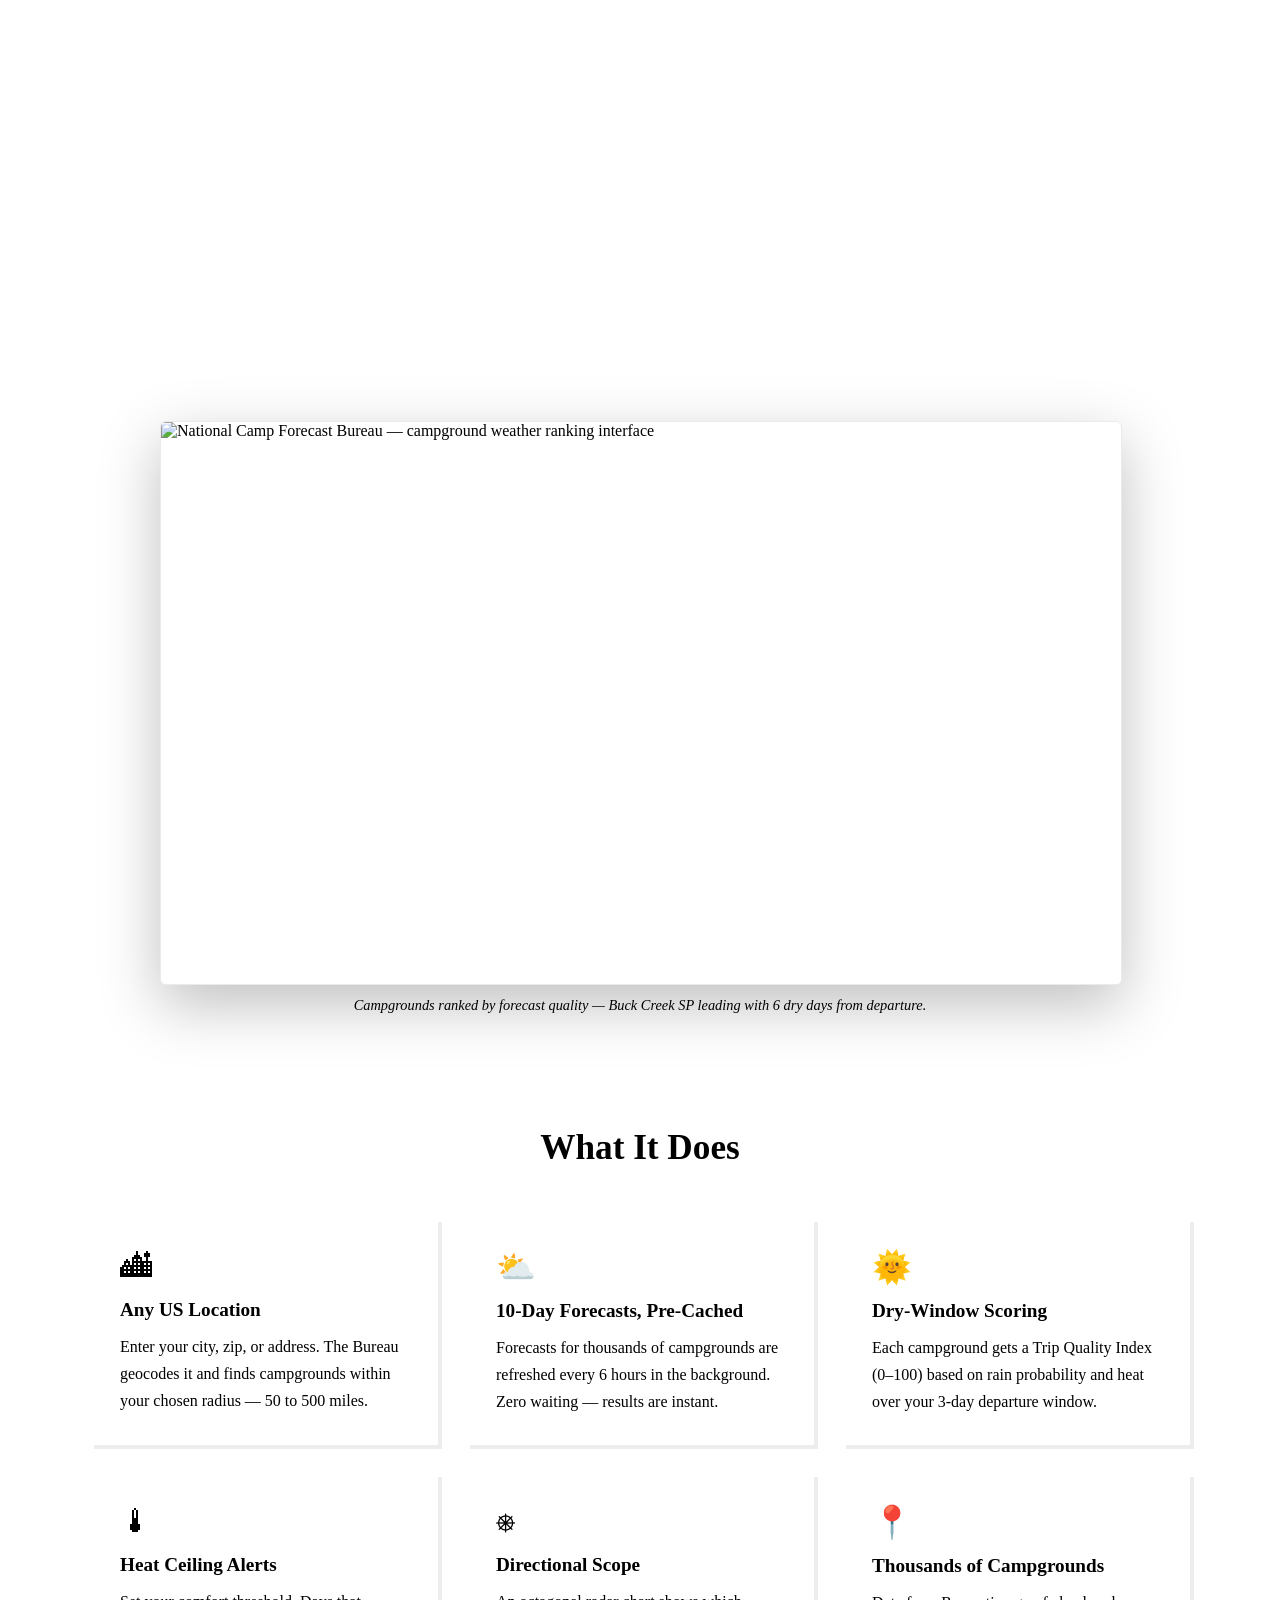
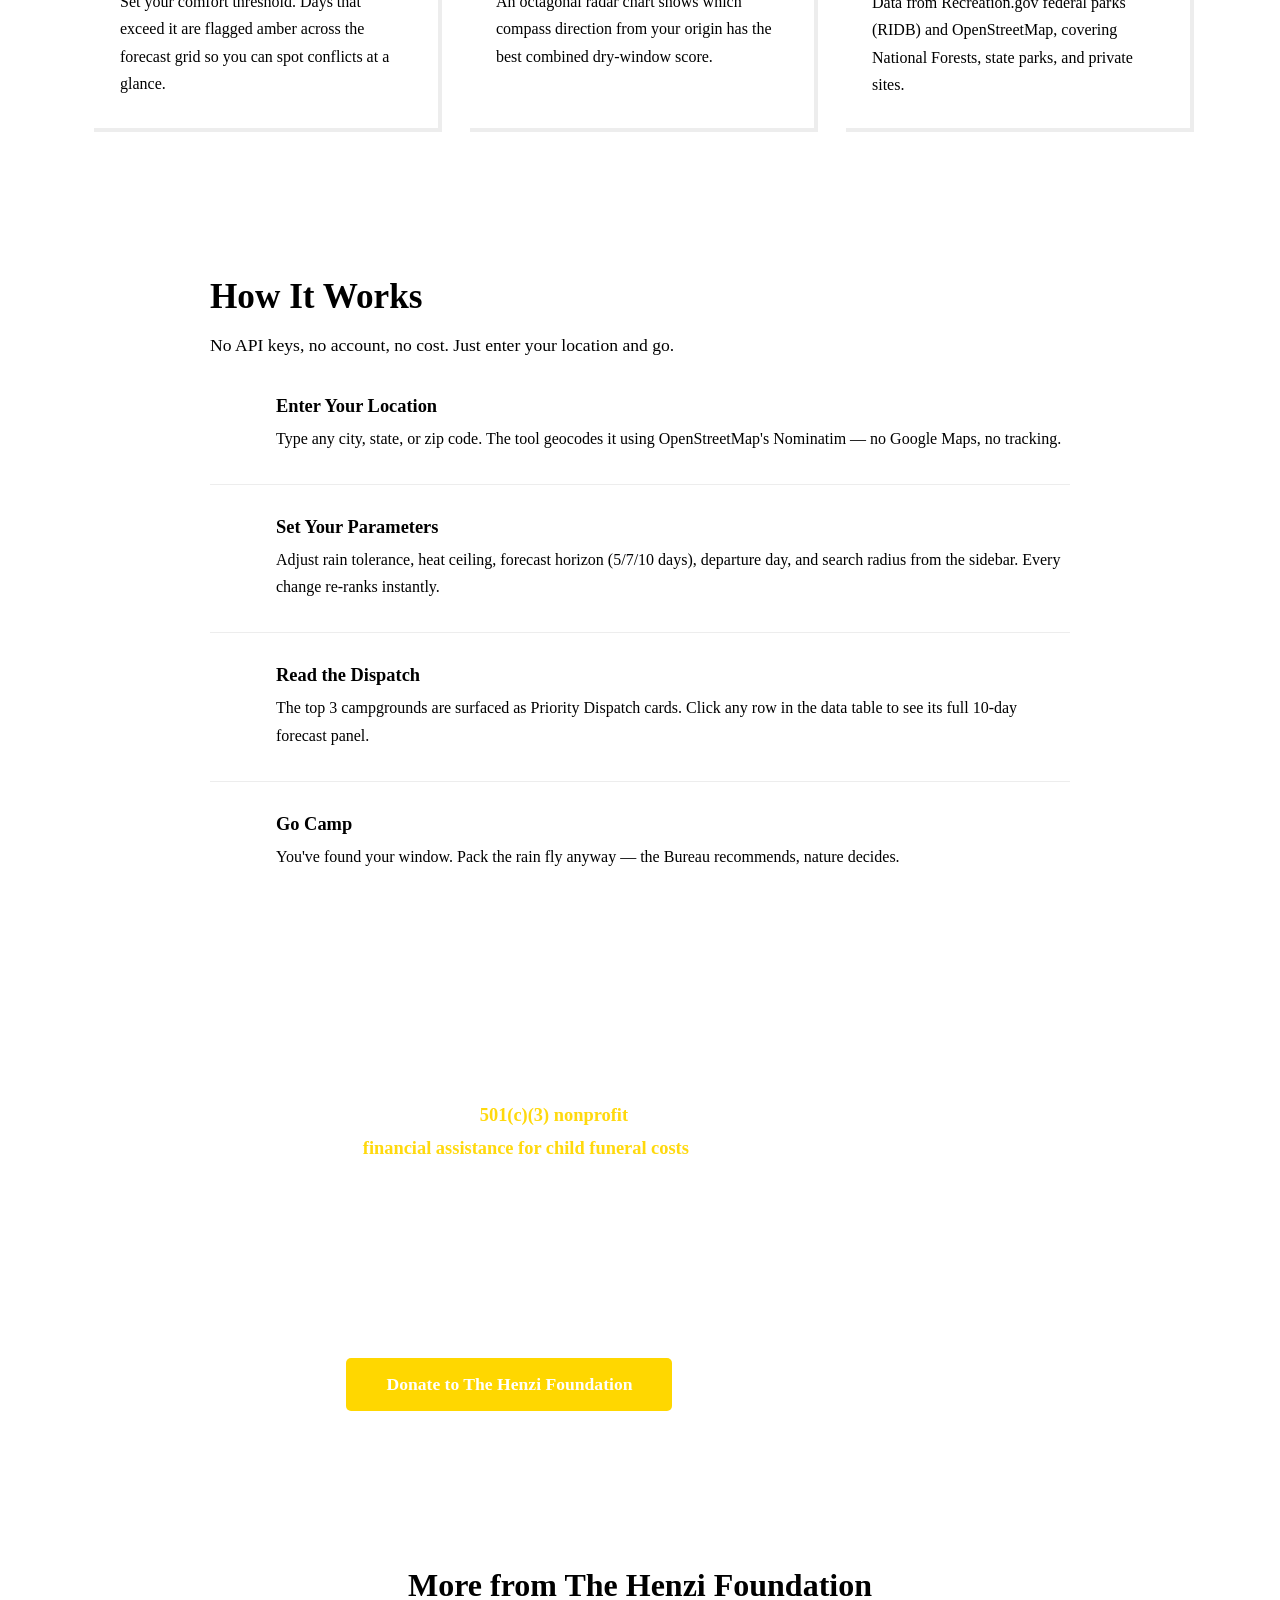
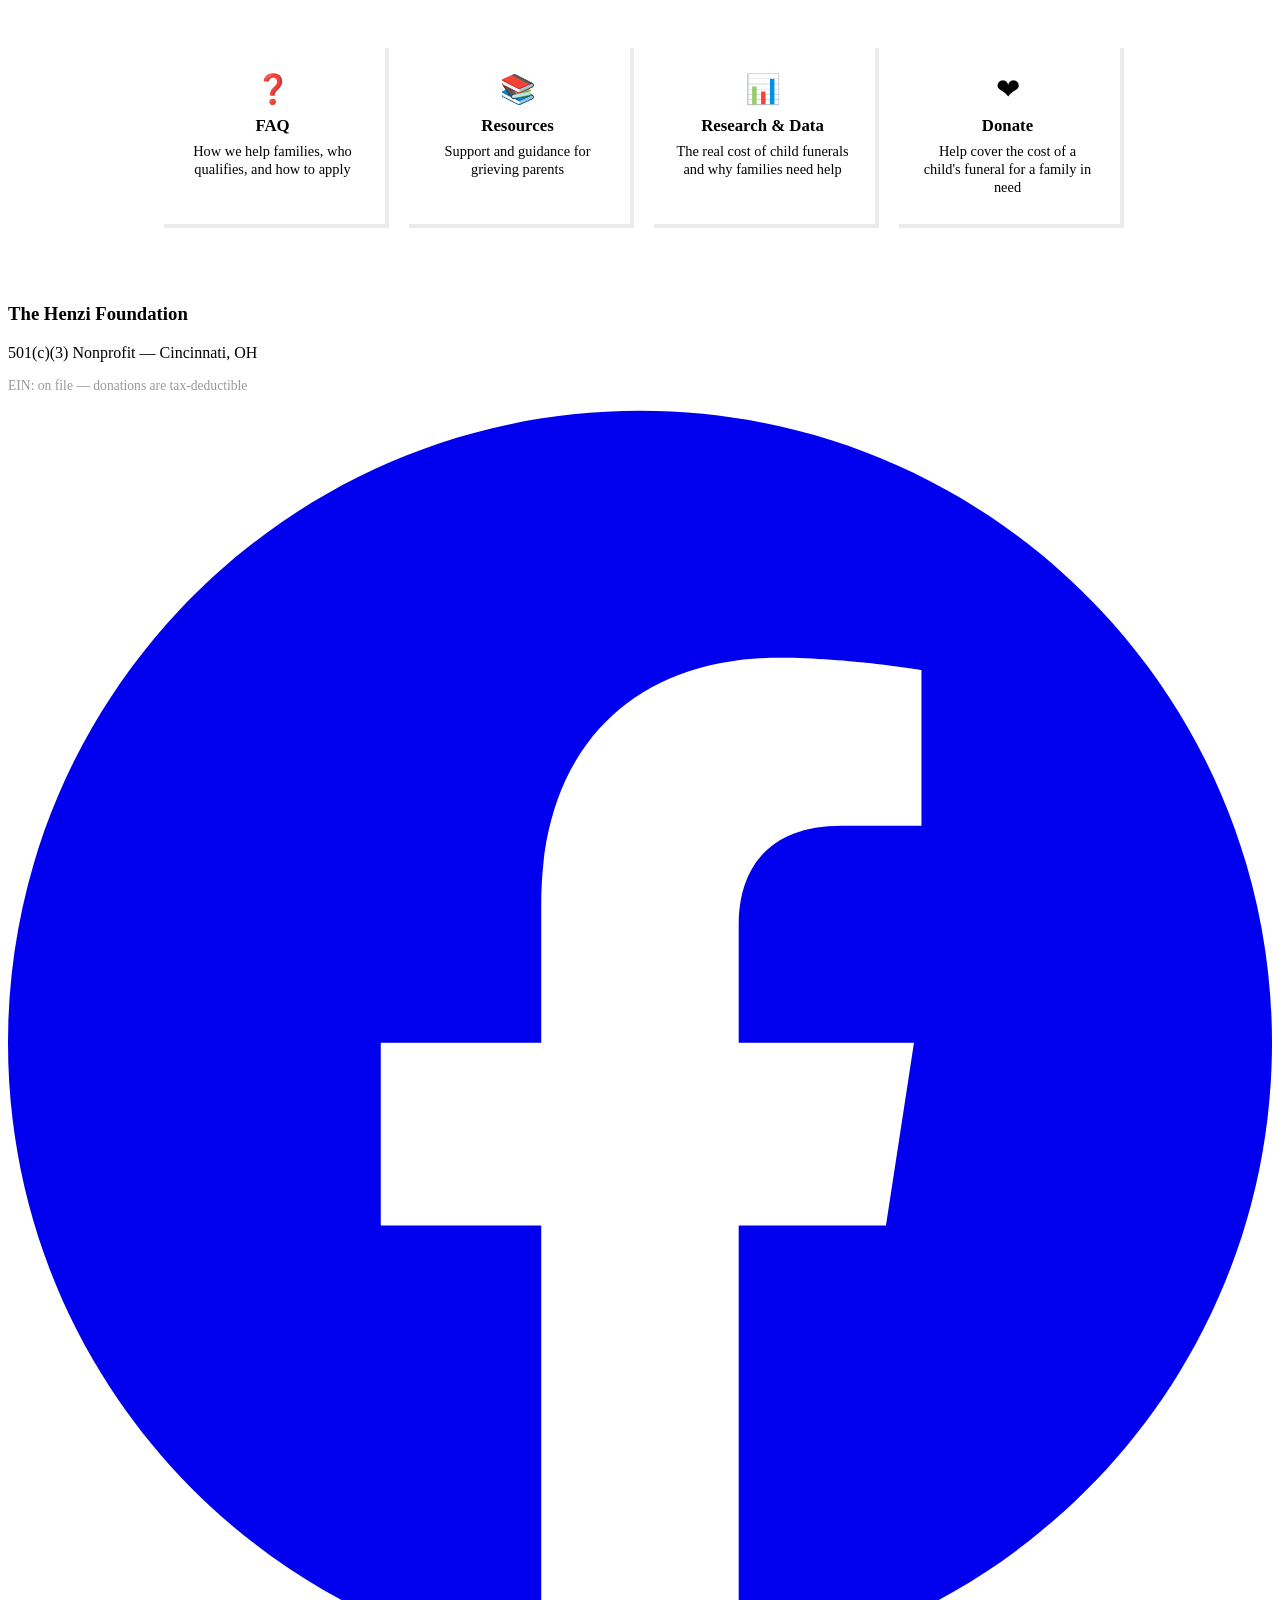
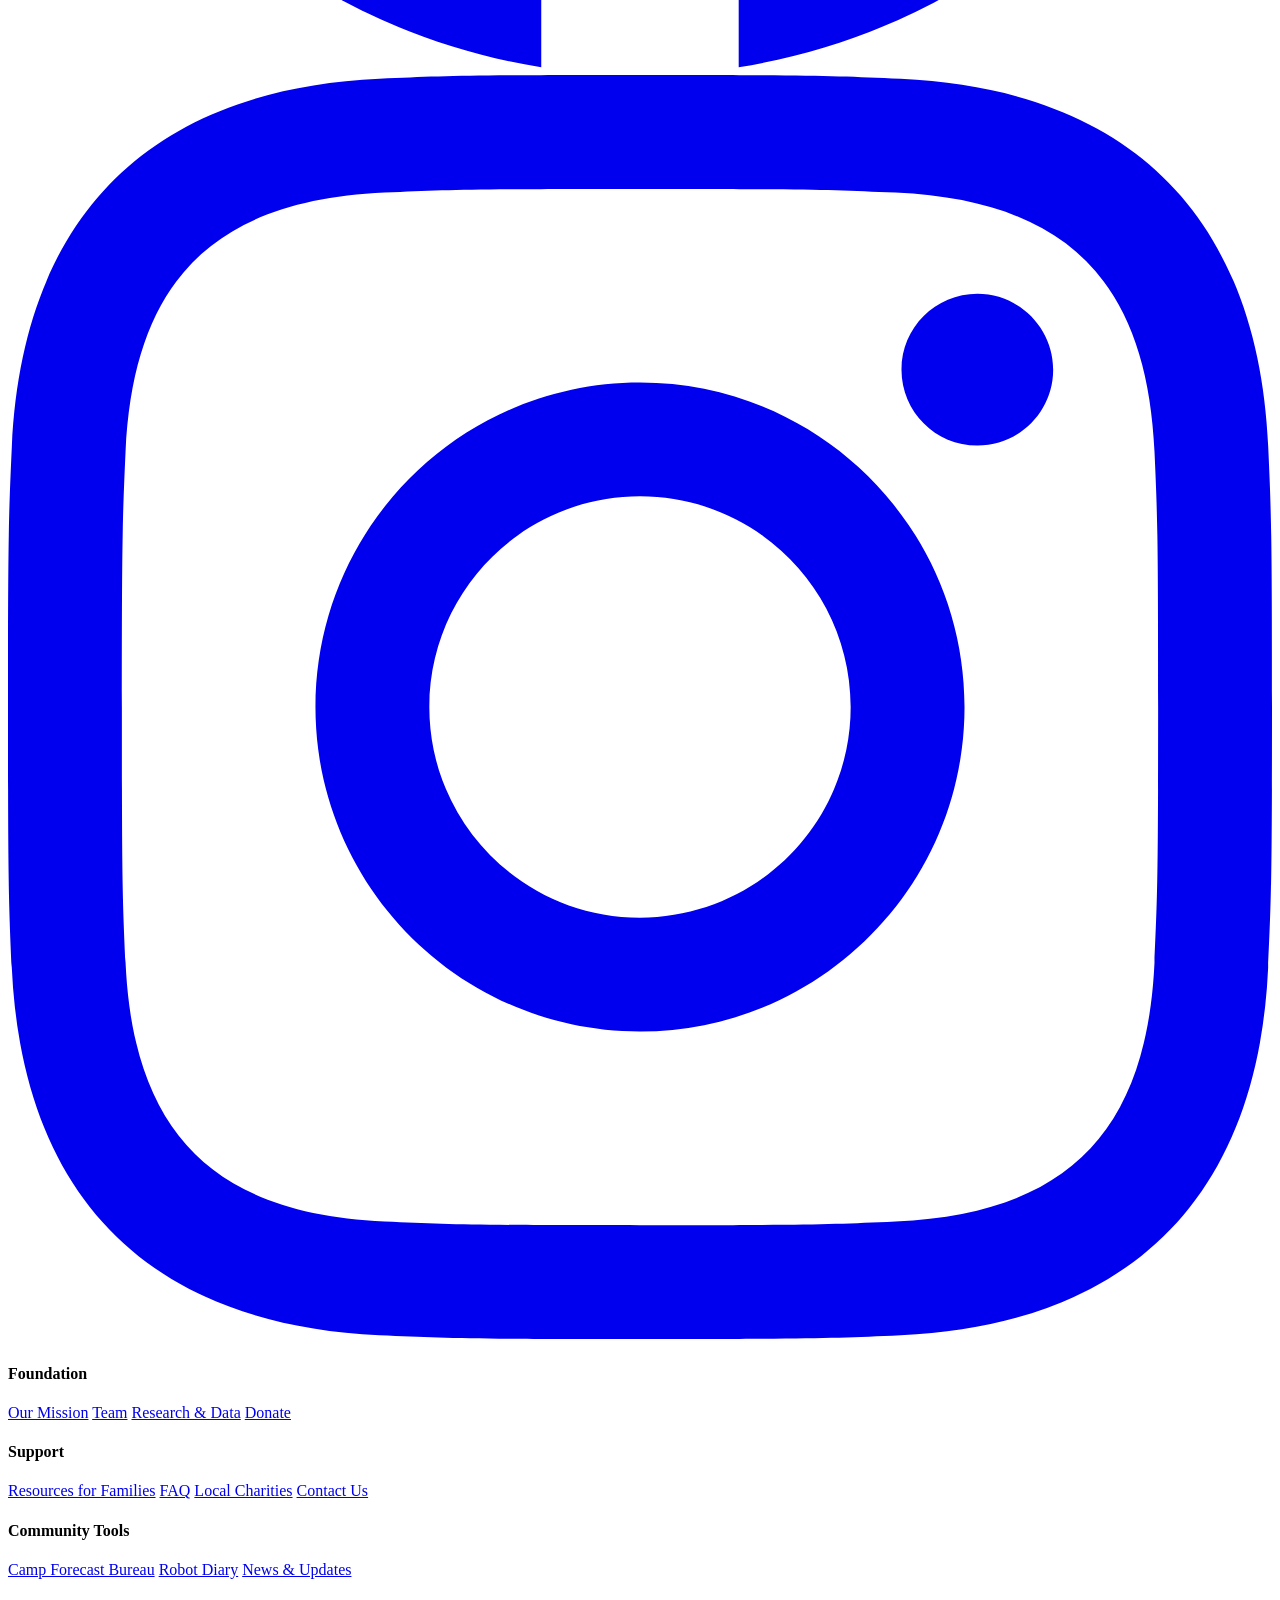
==== deploy/camp-forecast.html @ 52eb590a "continuing" ====
<!DOCTYPE html>
<html lang="en">
<head>
  <meta charset="UTF-8" />
  <meta name="viewport" content="width=device-width, initial-scale=1.0" />
  <title>National Camp Forecast Bureau | Free Camping Weather Tool | The Henzi Foundation</title>
  <meta name="description" content="Find the driest campground near you. The National Camp Forecast Bureau ranks thousands of US campgrounds by 10-day forecast quality — rain risk, heat ceiling, and dry-window scoring. Free community tool from The Henzi Foundation.">
  <link rel="canonical" href="https://henzi.org/camp-forecast.html" />

  <!-- Open Graph -->
  <meta property="og:type" content="website" />
  <meta property="og:url" content="https://henzi.org/camp-forecast.html" />
  <meta property="og:title" content="National Camp Forecast Bureau — Find the Driest Campground Near You" />
  <meta property="og:description" content="Enter your location and see thousands of campgrounds ranked by 10-day forecast quality. Free community tool from The Henzi Foundation." />
  <meta property="og:image" content="https://henzi.org/images/camp-forecast-preview.png" />

  <!-- Twitter -->
  <meta name="twitter:card" content="summary_large_image" />
  <meta name="twitter:title" content="National Camp Forecast Bureau — Find the Driest Campground Near You" />
  <meta name="twitter:description" content="Enter your location and see thousands of campgrounds ranked by 10-day forecast quality. Free community tool from The Henzi Foundation." />
  <meta name="twitter:image" content="https://henzi.org/images/camp-forecast-preview.png" />

  <!-- Structured Data -->
  <script type="application/ld+json">
  {
    "@context": "https://schema.org",
    "@type": "NGO",
    "name": "The Henzi Foundation",
    "url": "https://henzi.org",
    "logo": "https://henzi.org/images/henzi%20logo%20150px.jpg",
    "description": "A 501(c)(3) nonprofit providing financial assistance for funeral costs to families who have lost a child.",
    "address": {
      "@type": "PostalAddress",
      "addressLocality": "Cincinnati",
      "addressRegion": "OH",
      "addressCountry": "US"
    }
  }
  </script>
  <script type="application/ld+json">
  {
    "@context": "https://schema.org",
    "@type": "SoftwareApplication",
    "name": "National Camp Forecast Bureau",
    "url": "https://travel.henzi.org",
    "creator": { "@type": "Organization", "name": "The Henzi Foundation" },
    "description": "Free tool that ranks US campgrounds by 10-day forecast quality — rain risk, heat ceiling, and dry-window scoring.",
    "applicationCategory": "TravelApplication",
    "offers": { "@type": "Offer", "price": "0", "priceCurrency": "USD" }
  }
  </script>

  <!-- Fonts + styles from henzi.org -->
  <link rel="preconnect" href="https://fonts.googleapis.com" />
  <link rel="preconnect" href="https://fonts.gstatic.com" crossorigin />
  <link href="https://fonts.googleapis.com/css2?family=Playfair+Display:wght@700&family=Inter:wght@300;400;700&display=swap" rel="stylesheet" />
  <link rel="stylesheet" href="https://henzi.org/css/styles.css" />

  <style>
    /* page-local overrides */
    .forecast-hero {
      background: linear-gradient(135deg, var(--royal-blue) 0%, #2a5298 50%, var(--hunter-green) 100%);
      color: white;
      padding: 80px 20px 60px;
      text-align: center;
    }
    .forecast-hero h1 {
      font-family: 'Playfair Display', Georgia, serif;
      font-size: 2.8rem;
      color: white;
      margin-bottom: 20px;
      line-height: 1.2;
    }
    .forecast-hero .lead-text {
      font-size: 1.25rem;
      max-width: 700px;
      margin: 0 auto 40px;
      opacity: 0.93;
      line-height: 1.7;
    }
    .forecast-hero .btn-cta {
      background: white;
      color: var(--royal-blue);
      padding: 18px 42px;
      font-size: 1.15rem;
      font-weight: 700;
      border-radius: 5px;
      text-decoration: none;
      display: inline-block;
      transition: transform 0.2s, box-shadow 0.2s;
    }
    .forecast-hero .btn-cta:hover {
      transform: translateY(-3px);
      box-shadow: 0 10px 25px rgba(0,0,0,0.25);
    }
    .forecast-hero .btn-cta-secondary {
      color: white;
      border: 2px solid rgba(255,255,255,0.7);
      padding: 16px 32px;
      font-size: 1rem;
      font-weight: 600;
      border-radius: 5px;
      text-decoration: none;
      display: inline-block;
      margin-left: 16px;
      transition: background 0.2s;
    }
    .forecast-hero .btn-cta-secondary:hover {
      background: rgba(255,255,255,0.12);
    }

    .screenshot-wrap {
      max-width: 960px;
      margin: -30px auto 0;
      padding: 0 20px;
      position: relative;
      z-index: 10;
    }
    .screenshot-wrap img {
      width: 100%;
      height: auto;
      border-radius: 6px;
      box-shadow: 0 20px 60px rgba(0,0,0,0.25);
      border: 1px solid rgba(0,0,0,0.08);
      display: block;
    }
    .screenshot-caption {
      text-align: center;
      color: var(--warm-gray);
      font-size: 0.9rem;
      margin-top: 12px;
      font-style: italic;
    }

    .features-section {
      padding: 70px 20px 50px;
      background: var(--brand-soft);
    }
    .features-section h2 {
      text-align: center;
      color: var(--royal-blue);
      font-size: 2.2rem;
      margin-bottom: 50px;
    }
    .features-grid {
      display: grid;
      grid-template-columns: repeat(auto-fit, minmax(270px, 1fr));
      gap: 28px;
      max-width: 1100px;
      margin: 0 auto;
    }
    .feature-card {
      background: white;
      padding: 30px;
      border-top: 4px solid var(--hunter-green);
      box-shadow: 4px 4px 0 rgba(0,0,0,0.07);
    }
    .feature-card .feature-icon {
      font-size: 2rem;
      margin-bottom: 14px;
      display: block;
    }
    .feature-card h3 {
      color: var(--royal-blue);
      margin: 0 0 12px;
      font-size: 1.2rem;
    }
    .feature-card p {
      color: var(--warm-gray);
      font-size: 1rem;
      line-height: 1.7;
      margin: 0;
    }

    .how-section {
      padding: 70px 20px;
      max-width: 860px;
      margin: 0 auto;
    }
    .how-section h2 {
      color: var(--royal-blue);
      font-size: 2.2rem;
      margin-bottom: 10px;
    }
    .how-section .lead-text {
      font-size: 1.1rem;
      color: var(--warm-gray);
      margin-bottom: 40px;
    }
    .steps {
      counter-reset: steps;
    }
    .step {
      display: flex;
      gap: 22px;
      align-items: flex-start;
      margin-bottom: 32px;
      padding-bottom: 32px;
      border-bottom: 1px solid rgba(0,0,0,0.07);
    }
    .step:last-child { border-bottom: none; margin-bottom: 0; padding-bottom: 0; }
    .step-num {
      flex-shrink: 0;
      width: 44px;
      height: 44px;
      background: var(--royal-blue);
      color: white;
      border-radius: 50%;
      display: flex;
      align-items: center;
      justify-content: center;
      font-weight: 700;
      font-size: 1.1rem;
      margin-top: 2px;
    }
    .step-body h3 { color: var(--royal-blue); margin: 0 0 8px; font-size: 1.15rem; }
    .step-body p { margin: 0; color: var(--text-main); line-height: 1.7; }

    .mission-bridge {
      background: var(--royal-blue);
      color: white;
      padding: 70px 20px;
      text-align: center;
    }
    .mission-bridge h2 {
      color: white;
      font-size: 2.2rem;
      margin-bottom: 20px;
    }
    .mission-bridge p {
      font-size: 1.15rem;
      line-height: 1.8;
      max-width: 760px;
      margin: 0 auto 30px;
      opacity: 0.95;
    }
    .mission-bridge p strong { color: #FFD700; }
    .mission-bridge .btn-donate {
      background: #FFD700;
      color: var(--royal-blue);
      padding: 16px 40px;
      font-size: 1.1rem;
      font-weight: 700;
      border-radius: 5px;
      text-decoration: none;
      display: inline-block;
      transition: transform 0.2s, box-shadow 0.2s;
    }
    .mission-bridge .btn-donate:hover {
      transform: translateY(-3px);
      box-shadow: 0 8px 20px rgba(0,0,0,0.25);
    }
    .mission-bridge .btn-learn {
      color: white;
      border: 2px solid rgba(255,255,255,0.6);
      padding: 14px 30px;
      font-size: 1rem;
      font-weight: 600;
      border-radius: 5px;
      text-decoration: none;
      display: inline-block;
      margin-left: 16px;
      transition: background 0.2s;
    }
    .mission-bridge .btn-learn:hover {
      background: rgba(255,255,255,0.1);
    }

    .links-section {
      padding: 60px 20px;
      background: var(--brand-soft);
    }
    .links-section h2 {
      text-align: center;
      color: var(--royal-blue);
      font-size: 2rem;
      margin-bottom: 40px;
    }
    .links-grid {
      display: grid;
      grid-template-columns: repeat(4, 1fr);
      gap: 20px;
      max-width: 960px;
      margin: 0 auto;
    }
    @media (max-width: 700px) {
      .links-grid { grid-template-columns: repeat(2, 1fr); }
    }
    @media (max-width: 400px) {
      .links-grid { grid-template-columns: 1fr; }
    }
    .link-card {
      background: white;
      padding: 28px 24px;
      border: 2px solid var(--royal-blue);
      box-shadow: 4px 4px 0 rgba(0,0,0,0.08);
      text-align: center;
      text-decoration: none;
      color: var(--royal-blue);
      display: block;
      transition: transform 0.15s, box-shadow 0.15s;
    }
    .link-card:hover {
      transform: translate(-2px, -2px);
      box-shadow: 6px 6px 0 rgba(0,0,0,0.12);
      color: var(--hunter-green);
    }
    .link-card .link-icon { font-size: 1.8rem; display: block; margin-bottom: 10px; }
    .link-card strong { display: block; font-size: 1.05rem; margin-bottom: 6px; }
    .link-card span { font-size: 0.9rem; color: var(--warm-gray); }

    @media (max-width: 768px) {
      .forecast-hero h1 { font-size: 2rem; }
      .forecast-hero .lead-text { font-size: 1.1rem; }
      .forecast-hero .btn-cta-secondary { margin-left: 0; margin-top: 12px; display: block; }
      .mission-bridge .btn-learn { margin-left: 0; margin-top: 12px; display: block; }
      .how-section { padding: 50px 20px; }
    }
  </style>
</head>

<body>

<div id="header-placeholder"></div>

<main class="page-content">

  <!-- HERO -->
  <div class="forecast-hero">
    <h1>National Camp Forecast Bureau</h1>
    <p class="lead-text">
      Find the driest campground near you. Enter your location and our Bureau ranks thousands of
      US campgrounds by 10-day forecast quality — rain risk, heat ceiling, and dry-window scoring.
      Free, for everyone.
    </p>
    <div>
      <a href="https://travel.henzi.org" target="_blank" rel="noopener noreferrer" class="btn-cta">
        Open the Bureau &rarr;
      </a>
      <a href="https://henzi.org/donate.html" class="btn-cta-secondary">
        Support Our Mission
      </a>
    </div>
  </div>

  <!-- SCREENSHOT -->
  <div class="screenshot-wrap">
    <img src="https://henzi.org/images/camp-forecast-preview.png"
         alt="National Camp Forecast Bureau — campground weather ranking interface"
         width="1400" height="820" />
    <p class="screenshot-caption">
      Campgrounds ranked by forecast quality — Buck Creek SP leading with 6 dry days from departure.
    </p>
  </div>

  <!-- FEATURE CARDS -->
  <section class="features-section">
    <h2>What It Does</h2>
    <div class="features-grid">
      <div class="feature-card">
        <span class="feature-icon">&#127961;</span>
        <h3>Any US Location</h3>
        <p>Enter your city, zip, or address. The Bureau geocodes it and finds campgrounds within your chosen radius — 50 to 500 miles.</p>
      </div>
      <div class="feature-card">
        <span class="feature-icon">&#9925;</span>
        <h3>10-Day Forecasts, Pre-Cached</h3>
        <p>Forecasts for thousands of campgrounds are refreshed every 6 hours in the background. Zero waiting — results are instant.</p>
      </div>
      <div class="feature-card">
        <span class="feature-icon">&#127774;</span>
        <h3>Dry-Window Scoring</h3>
        <p>Each campground gets a Trip Quality Index (0–100) based on rain probability and heat over your 3-day departure window.</p>
      </div>
      <div class="feature-card">
        <span class="feature-icon">&#127777;</span>
        <h3>Heat Ceiling Alerts</h3>
        <p>Set your comfort threshold. Days that exceed it are flagged amber across the forecast grid so you can spot conflicts at a glance.</p>
      </div>
      <div class="feature-card">
        <span class="feature-icon">&#9096;</span>
        <h3>Directional Scope</h3>
        <p>An octagonal radar chart shows which compass direction from your origin has the best combined dry-window score.</p>
      </div>
      <div class="feature-card">
        <span class="feature-icon">&#128205;</span>
        <h3>Thousands of Campgrounds</h3>
        <p>Data from Recreation.gov federal parks (RIDB) and OpenStreetMap, covering National Forests, state parks, and private sites.</p>
      </div>
    </div>
  </section>

  <!-- HOW IT WORKS -->
  <section class="how-section">
    <h2>How It Works</h2>
    <p class="lead-text">No API keys, no account, no cost. Just enter your location and go.</p>
    <div class="steps">
      <div class="step">
        <div class="step-num">1</div>
        <div class="step-body">
          <h3>Enter Your Location</h3>
          <p>Type any city, state, or zip code. The tool geocodes it using OpenStreetMap's Nominatim — no Google Maps, no tracking.</p>
        </div>
      </div>
      <div class="step">
        <div class="step-num">2</div>
        <div class="step-body">
          <h3>Set Your Parameters</h3>
          <p>Adjust rain tolerance, heat ceiling, forecast horizon (5/7/10 days), departure day, and search radius from the sidebar. Every change re-ranks instantly.</p>
        </div>
      </div>
      <div class="step">
        <div class="step-num">3</div>
        <div class="step-body">
          <h3>Read the Dispatch</h3>
          <p>The top 3 campgrounds are surfaced as Priority Dispatch cards. Click any row in the data table to see its full 10-day forecast panel.</p>
        </div>
      </div>
      <div class="step">
        <div class="step-num">4</div>
        <div class="step-body">
          <h3>Go Camp</h3>
          <p>You've found your window. Pack the rain fly anyway — the Bureau recommends, nature decides.</p>
        </div>
      </div>
    </div>
  </section>

  <!-- MISSION BRIDGE -->
  <section class="mission-bridge">
    <div style="max-width: 820px; margin: 0 auto;">
      <h2>A Community Service of The Henzi Foundation</h2>
      <p>
        The Henzi Foundation is a <strong>501(c)(3) nonprofit</strong> based in Cincinnati, Ohio.
        Our primary mission is providing <strong>financial assistance for child funeral costs</strong>
        to families in crisis — because no parent should face that burden alone.
      </p>
      <p>
        The National Camp Forecast Bureau is a free community tool we built and maintain because
        we believe in investing in the communities that support us. If it helps your family
        plan a better trip, consider paying it forward. Every dollar we raise goes directly
        toward families who have lost a child.
      </p>
      <div>
        <a href="https://henzi.org/donate.html" class="btn-donate">
          Donate to The Henzi Foundation
        </a>
        <a href="https://henzi.org/mission.html" class="btn-learn">
          Learn About Our Mission
        </a>
      </div>
    </div>
  </section>

  <!-- HELPFUL LINKS -->
  <section class="links-section">
    <h2>More from The Henzi Foundation</h2>
    <div class="links-grid">
      <a href="https://henzi.org/faq.html" class="link-card">
        <span class="link-icon">&#10067;</span>
        <strong>FAQ</strong>
        <span>How we help families, who qualifies, and how to apply</span>
      </a>
      <a href="https://henzi.org/resources.html" class="link-card">
        <span class="link-icon">&#128218;</span>
        <strong>Resources</strong>
        <span>Support and guidance for grieving parents</span>
      </a>
      <a href="https://henzi.org/research.html" class="link-card">
        <span class="link-icon">&#128202;</span>
        <strong>Research &amp; Data</strong>
        <span>The real cost of child funerals and why families need help</span>
      </a>
      <a href="https://henzi.org/donate.html" class="link-card">
        <span class="link-icon">&#10084;</span>
        <strong>Donate</strong>
        <span>Help cover the cost of a child's funeral for a family in need</span>
      </a>
    </div>
  </section>

</main>

<!-- FOOTER (matches henzi.org) -->
<footer>
  <div class="container">
    <div class="footer-content">
      <div class="footer-logo">
        <h3>The Henzi Foundation</h3>
        <p>501(c)(3) Nonprofit &mdash; Cincinnati, OH</p>
        <p style="font-size: 0.85rem; color: #999;">EIN: on file &mdash; donations are tax-deductible</p>
        <div class="social-links">
          <a href="https://www.facebook.com/HenziFoundation" aria-label="Facebook" target="_blank" rel="noopener noreferrer">
            <svg viewBox="0 0 24 24" fill="currentColor"><path d="M24 12.073c0-6.627-5.373-12-12-12s-12 5.373-12 12c0 5.99 4.388 10.954 10.125 11.854v-8.385H7.078v-3.47h3.047V9.43c0-3.007 1.792-4.669 4.533-4.669 1.312 0 2.686.235 2.686.235v2.953H15.83c-1.491 0-1.956.925-1.956 1.874v2.25h3.328l-.532 3.47h-2.796v8.385C19.612 23.027 24 18.062 24 12.073z"/></svg>
          </a>
          <a href="https://www.instagram.com/henzifoundation/" aria-label="Instagram" target="_blank" rel="noopener noreferrer">
            <svg viewBox="0 0 24 24" fill="currentColor"><path d="M12 2.163c3.204 0 3.584.012 4.85.07 3.252.148 4.771 1.691 4.919 4.919.058 1.265.069 1.645.069 4.849 0 3.205-.012 3.584-.069 4.849-.149 3.225-1.664 4.771-4.919 4.919-1.266.058-1.644.07-4.85.07-3.204 0-3.584-.012-4.849-.07-3.26-.149-4.771-1.699-4.919-4.92-.058-1.265-.07-1.644-.07-4.849 0-3.204.013-3.583.07-4.849.149-3.227 1.664-4.771 4.919-4.919 1.266-.057 1.645-.069 4.849-.069zm0-2.163c-3.259 0-3.667.014-4.947.072-4.358.2-6.78 2.618-6.98 6.98-.059 1.281-.073 1.689-.073 4.948 0 3.259.014 3.668.072 4.948.2 4.358 2.618 6.78 6.98 6.98 1.281.058 1.689.072 4.948.072 3.259 0 3.668-.014 4.948-.072 4.354-.2 6.782-2.618 6.979-6.98.059-1.28.073-1.689.073-4.948 0-3.259-.014-3.667-.072-4.947-.196-4.354-2.617-6.78-6.979-6.98-1.281-.059-1.69-.073-4.949-.073zm0 5.838c-3.403 0-6.162 2.759-6.162 6.162s2.759 6.163 6.162 6.163 6.162-2.759 6.162-6.163c0-3.403-2.759-6.162-6.162-6.162zm0 10.162c-2.209 0-4-1.79-4-4 0-2.209 1.791-4 4-4s4 1.791 4 4c0 2.21-1.791 4-4 4zm6.406-11.845c-.796 0-1.441.645-1.441 1.44s.645 1.44 1.441 1.44c.795 0 1.439-.645 1.439-1.44s-.644-1.44-1.439-1.44z"/></svg>
          </a>
        </div>
      </div>
      <div class="footer-links">
        <div class="footer-column">
          <h4>Foundation</h4>
          <a href="https://henzi.org/mission.html">Our Mission</a>
          <a href="https://henzi.org/foundation.html">Team</a>
          <a href="https://henzi.org/research.html">Research &amp; Data</a>
          <a href="https://henzi.org/donate.html">Donate</a>
        </div>
        <div class="footer-column">
          <h4>Support</h4>
          <a href="https://henzi.org/resources.html">Resources for Families</a>
          <a href="https://henzi.org/faq.html">FAQ</a>
          <a href="https://henzi.org/charities.html">Local Charities</a>
          <a href="https://henzi.org/contact-us.html">Contact Us</a>
        </div>
        <div class="footer-column">
          <h4>Community Tools</h4>
          <a href="https://travel.henzi.org" target="_blank" rel="noopener noreferrer">Camp Forecast Bureau</a>
          <a href="https://robot.henzi.org" target="_blank" rel="noopener noreferrer">Robot Diary</a>
          <a href="https://henzi.org/news.html">News &amp; Updates</a>
        </div>
      </div>
    </div>
    <p style="color: #888; font-size: 0.85rem; margin-top: 20px;">
      &copy; 2024 The Henzi Foundation. All rights reserved.
      The National Camp Forecast Bureau is a free community service. Weather data via
      <a href="https://open-meteo.com" style="color: #aaa;" target="_blank" rel="noopener noreferrer">Open-Meteo</a>.
      Campground data via <a href="https://ridb.recreation.gov" style="color: #aaa;" target="_blank" rel="noopener noreferrer">Recreation.gov</a>
      and <a href="https://www.openstreetmap.org" style="color: #aaa;" target="_blank" rel="noopener noreferrer">OpenStreetMap</a>.
    </p>
  </div>
</footer>

<script>
  // Nav mobile toggle (matches henzi.org pattern)
  const menuToggle = document.querySelector('.menu-toggle');
  const navMenu = document.getElementById('nav-menu');
  if (menuToggle && navMenu) {
    menuToggle.addEventListener('click', () => navMenu.classList.toggle('active'));
  }
  // Dropdown hover on desktop is CSS-driven; this handles keyboard/click for accessibility
  document.querySelectorAll('.nav-dropdown').forEach(dropdown => {
    dropdown.addEventListener('click', e => {
      if (e.target.closest('.dropdown-toggle')) dropdown.classList.toggle('active');
    });
  });
  document.addEventListener('click', e => {
    if (!e.target.closest('.nav-dropdown')) {
      document.querySelectorAll('.nav-dropdown').forEach(d => d.classList.remove('active'));
    }
  });
</script>

</body>
</html>
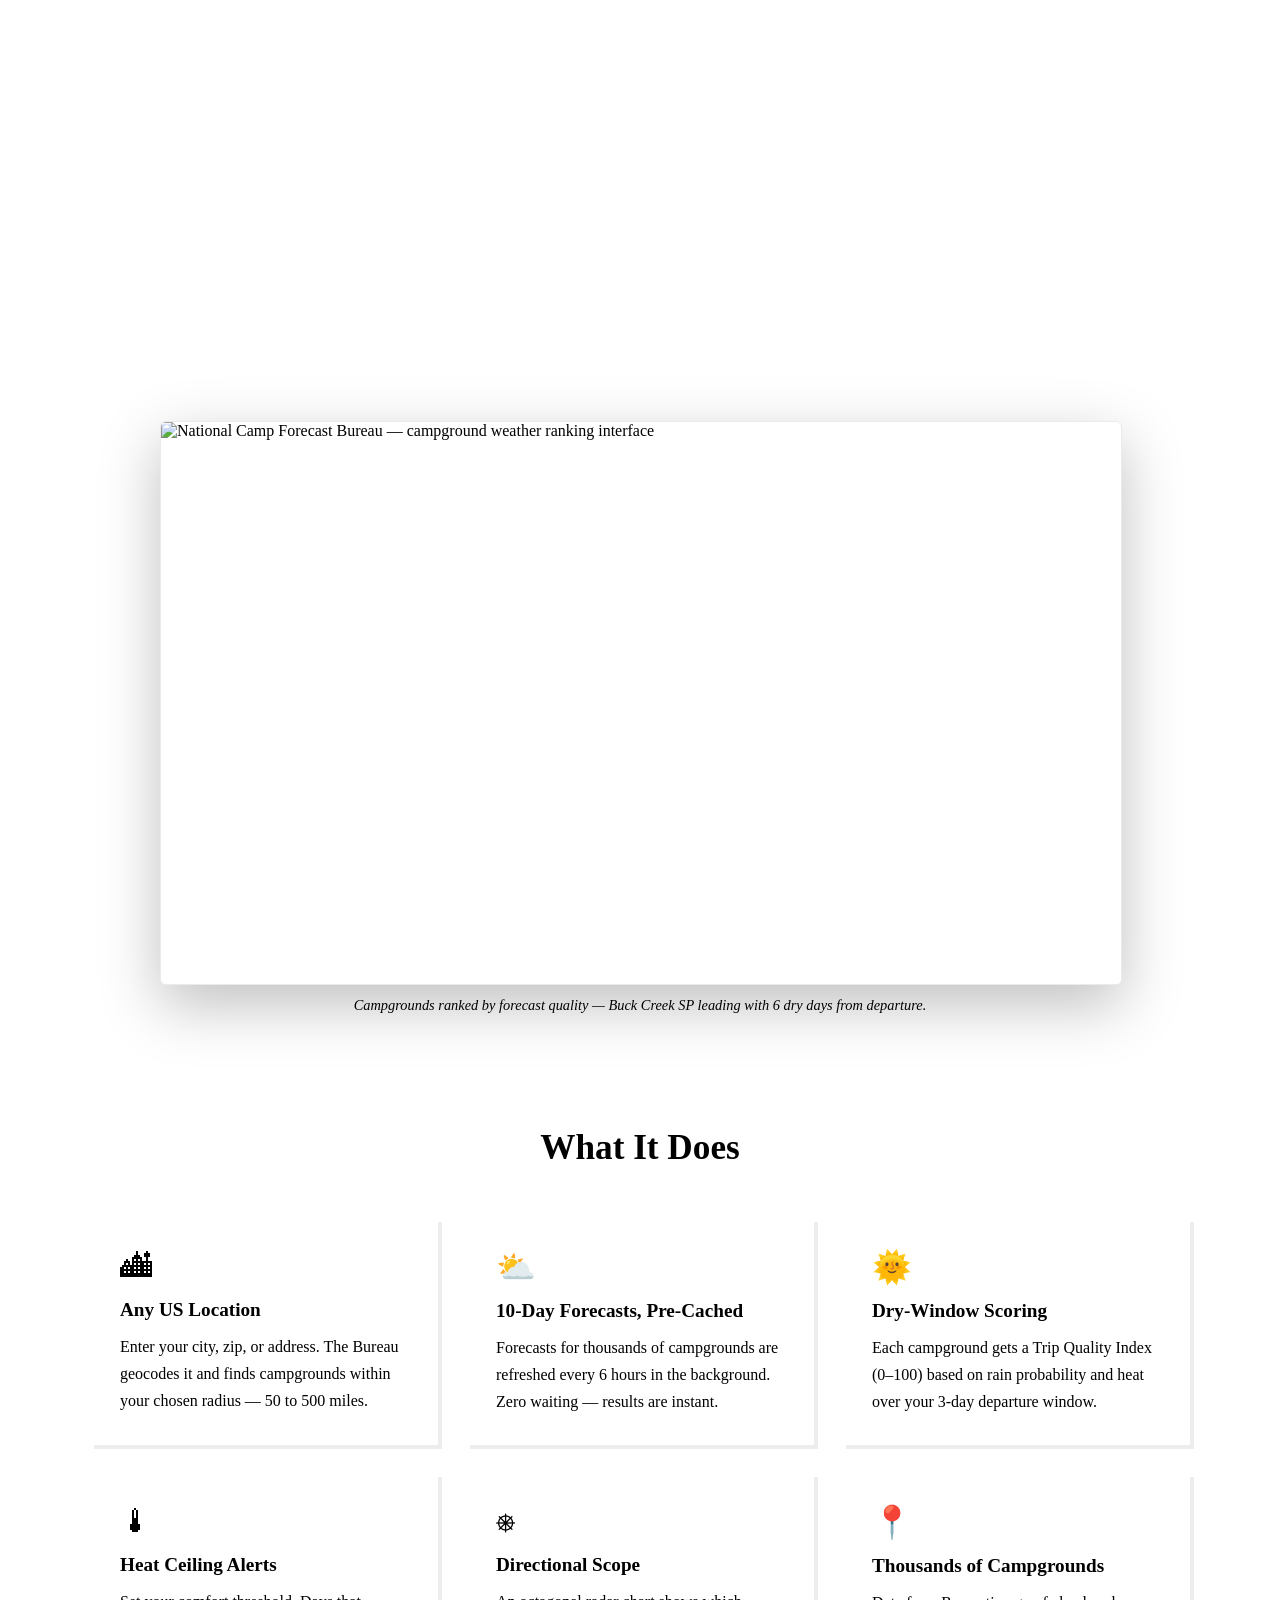
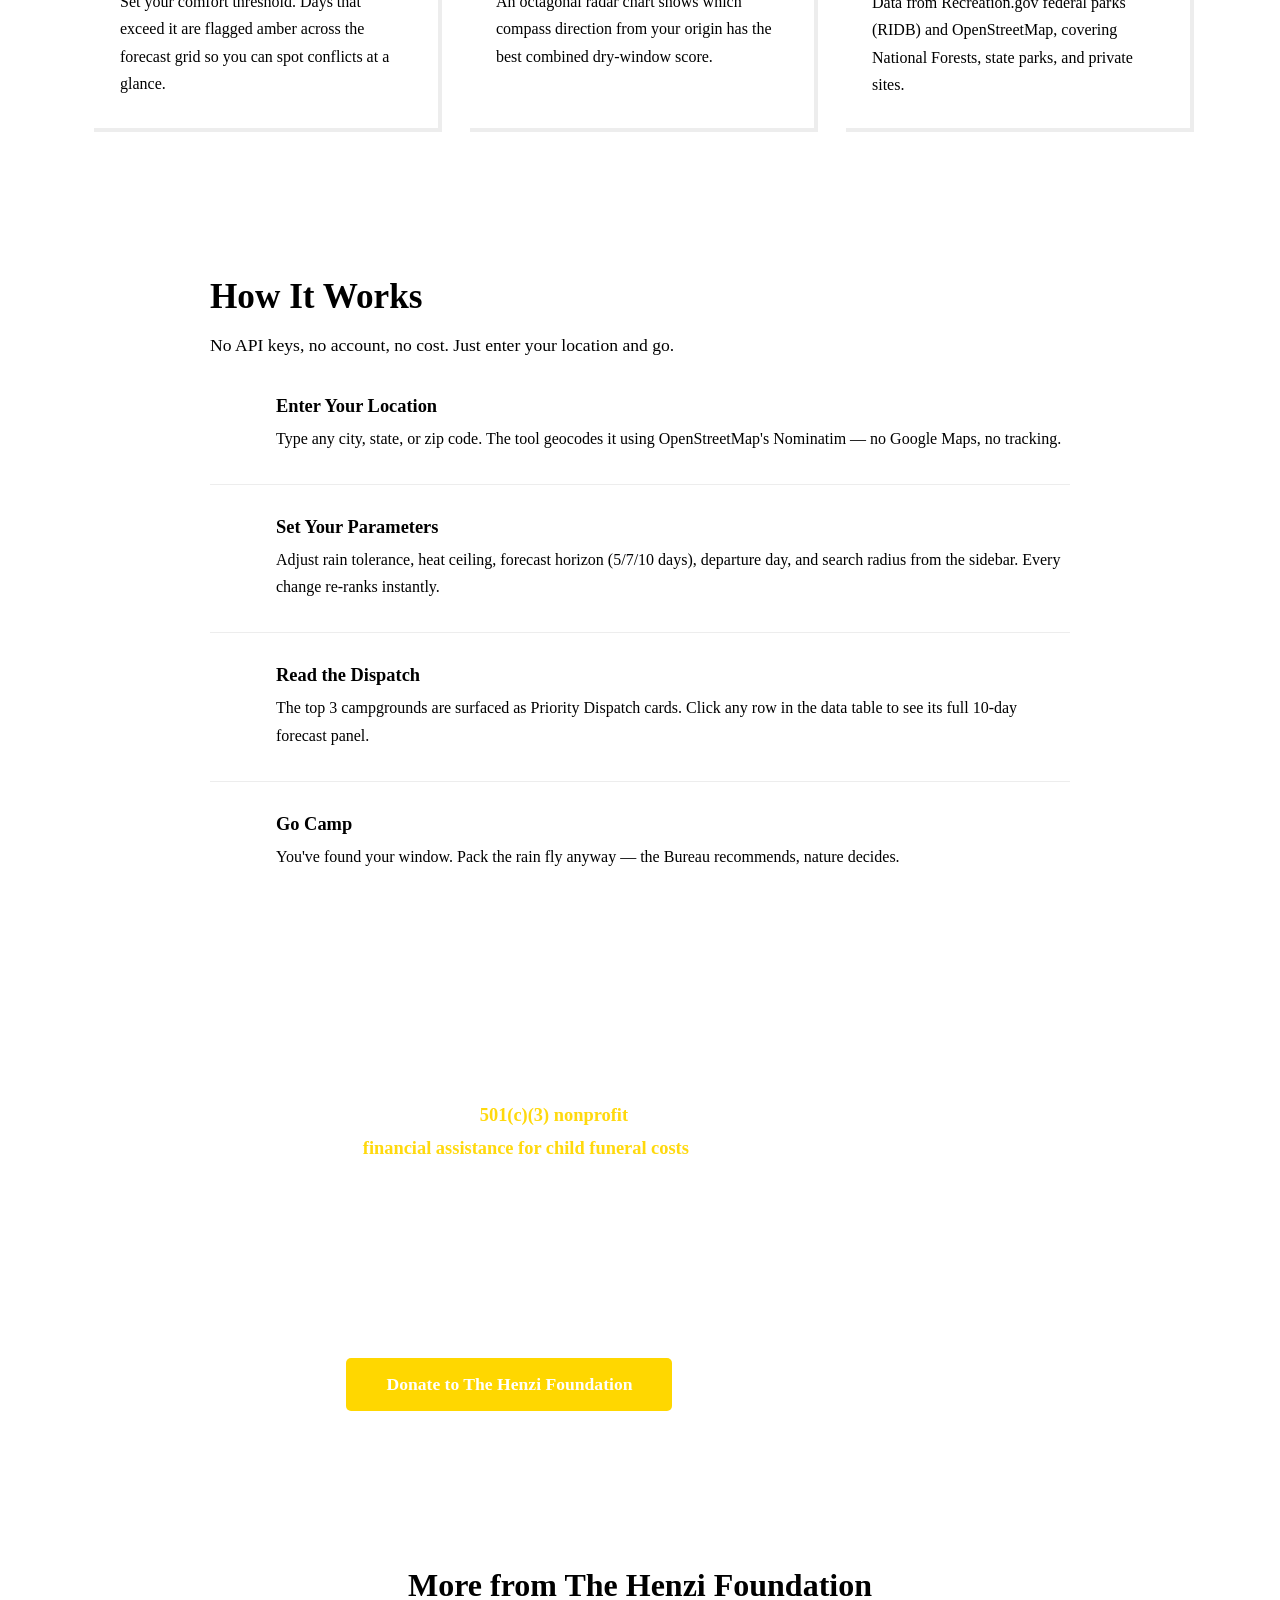
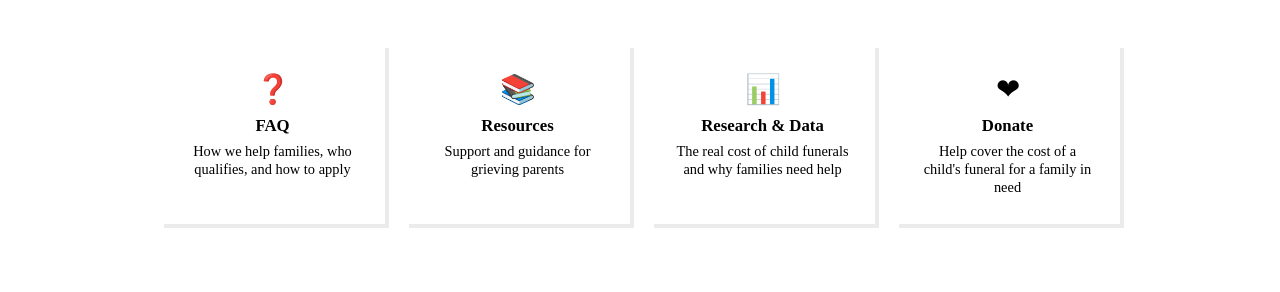
==== commit 63297a2b: "continuing" ====
--- a/deploy/camp-forecast.html
+++ b/deploy/camp-forecast.html
@@ -481,75 +481,7 @@
 
 </main>
 
-<!-- FOOTER (matches henzi.org) -->
-<footer>
-  <div class="container">
-    <div class="footer-content">
-      <div class="footer-logo">
-        <h3>The Henzi Foundation</h3>
-        <p>501(c)(3) Nonprofit &mdash; Cincinnati, OH</p>
-        <p style="font-size: 0.85rem; color: #999;">EIN: on file &mdash; donations are tax-deductible</p>
-        <div class="social-links">
-          <a href="https://www.facebook.com/HenziFoundation" aria-label="Facebook" target="_blank" rel="noopener noreferrer">
-            <svg viewBox="0 0 24 24" fill="currentColor"><path d="M24 12.073c0-6.627-5.373-12-12-12s-12 5.373-12 12c0 5.99 4.388 10.954 10.125 11.854v-8.385H7.078v-3.47h3.047V9.43c0-3.007 1.792-4.669 4.533-4.669 1.312 0 2.686.235 2.686.235v2.953H15.83c-1.491 0-1.956.925-1.956 1.874v2.25h3.328l-.532 3.47h-2.796v8.385C19.612 23.027 24 18.062 24 12.073z"/></svg>
-          </a>
-          <a href="https://www.instagram.com/henzifoundation/" aria-label="Instagram" target="_blank" rel="noopener noreferrer">
-            <svg viewBox="0 0 24 24" fill="currentColor"><path d="M12 2.163c3.204 0 3.584.012 4.85.07 3.252.148 4.771 1.691 4.919 4.919.058 1.265.069 1.645.069 4.849 0 3.205-.012 3.584-.069 4.849-.149 3.225-1.664 4.771-4.919 4.919-1.266.058-1.644.07-4.85.07-3.204 0-3.584-.012-4.849-.07-3.26-.149-4.771-1.699-4.919-4.92-.058-1.265-.07-1.644-.07-4.849 0-3.204.013-3.583.07-4.849.149-3.227 1.664-4.771 4.919-4.919 1.266-.057 1.645-.069 4.849-.069zm0-2.163c-3.259 0-3.667.014-4.947.072-4.358.2-6.78 2.618-6.98 6.98-.059 1.281-.073 1.689-.073 4.948 0 3.259.014 3.668.072 4.948.2 4.358 2.618 6.78 6.98 6.98 1.281.058 1.689.072 4.948.072 3.259 0 3.668-.014 4.948-.072 4.354-.2 6.782-2.618 6.979-6.98.059-1.28.073-1.689.073-4.948 0-3.259-.014-3.667-.072-4.947-.196-4.354-2.617-6.78-6.979-6.98-1.281-.059-1.69-.073-4.949-.073zm0 5.838c-3.403 0-6.162 2.759-6.162 6.162s2.759 6.163 6.162 6.163 6.162-2.759 6.162-6.163c0-3.403-2.759-6.162-6.162-6.162zm0 10.162c-2.209 0-4-1.79-4-4 0-2.209 1.791-4 4-4s4 1.791 4 4c0 2.21-1.791 4-4 4zm6.406-11.845c-.796 0-1.441.645-1.441 1.44s.645 1.44 1.441 1.44c.795 0 1.439-.645 1.439-1.44s-.644-1.44-1.439-1.44z"/></svg>
-          </a>
-        </div>
-      </div>
-      <div class="footer-links">
-        <div class="footer-column">
-          <h4>Foundation</h4>
-          <a href="https://henzi.org/mission.html">Our Mission</a>
-          <a href="https://henzi.org/foundation.html">Team</a>
-          <a href="https://henzi.org/research.html">Research &amp; Data</a>
-          <a href="https://henzi.org/donate.html">Donate</a>
-        </div>
-        <div class="footer-column">
-          <h4>Support</h4>
-          <a href="https://henzi.org/resources.html">Resources for Families</a>
-          <a href="https://henzi.org/faq.html">FAQ</a>
-          <a href="https://henzi.org/charities.html">Local Charities</a>
-          <a href="https://henzi.org/contact-us.html">Contact Us</a>
-        </div>
-        <div class="footer-column">
-          <h4>Community Tools</h4>
-          <a href="https://travel.henzi.org" target="_blank" rel="noopener noreferrer">Camp Forecast Bureau</a>
-          <a href="https://robot.henzi.org" target="_blank" rel="noopener noreferrer">Robot Diary</a>
-          <a href="https://henzi.org/news.html">News &amp; Updates</a>
-        </div>
-      </div>
-    </div>
-    <p style="color: #888; font-size: 0.85rem; margin-top: 20px;">
-      &copy; 2024 The Henzi Foundation. All rights reserved.
-      The National Camp Forecast Bureau is a free community service. Weather data via
-      <a href="https://open-meteo.com" style="color: #aaa;" target="_blank" rel="noopener noreferrer">Open-Meteo</a>.
-      Campground data via <a href="https://ridb.recreation.gov" style="color: #aaa;" target="_blank" rel="noopener noreferrer">Recreation.gov</a>
-      and <a href="https://www.openstreetmap.org" style="color: #aaa;" target="_blank" rel="noopener noreferrer">OpenStreetMap</a>.
-    </p>
-  </div>
-</footer>
-
-<script>
-  // Nav mobile toggle (matches henzi.org pattern)
-  const menuToggle = document.querySelector('.menu-toggle');
-  const navMenu = document.getElementById('nav-menu');
-  if (menuToggle && navMenu) {
-    menuToggle.addEventListener('click', () => navMenu.classList.toggle('active'));
-  }
-  // Dropdown hover on desktop is CSS-driven; this handles keyboard/click for accessibility
-  document.querySelectorAll('.nav-dropdown').forEach(dropdown => {
-    dropdown.addEventListener('click', e => {
-      if (e.target.closest('.dropdown-toggle')) dropdown.classList.toggle('active');
-    });
-  });
-  document.addEventListener('click', e => {
-    if (!e.target.closest('.nav-dropdown')) {
-      document.querySelectorAll('.nav-dropdown').forEach(d => d.classList.remove('active'));
-    }
-  });
-</script>
+<div id="footer-placeholder"></div>
 
 </body>
 </html>
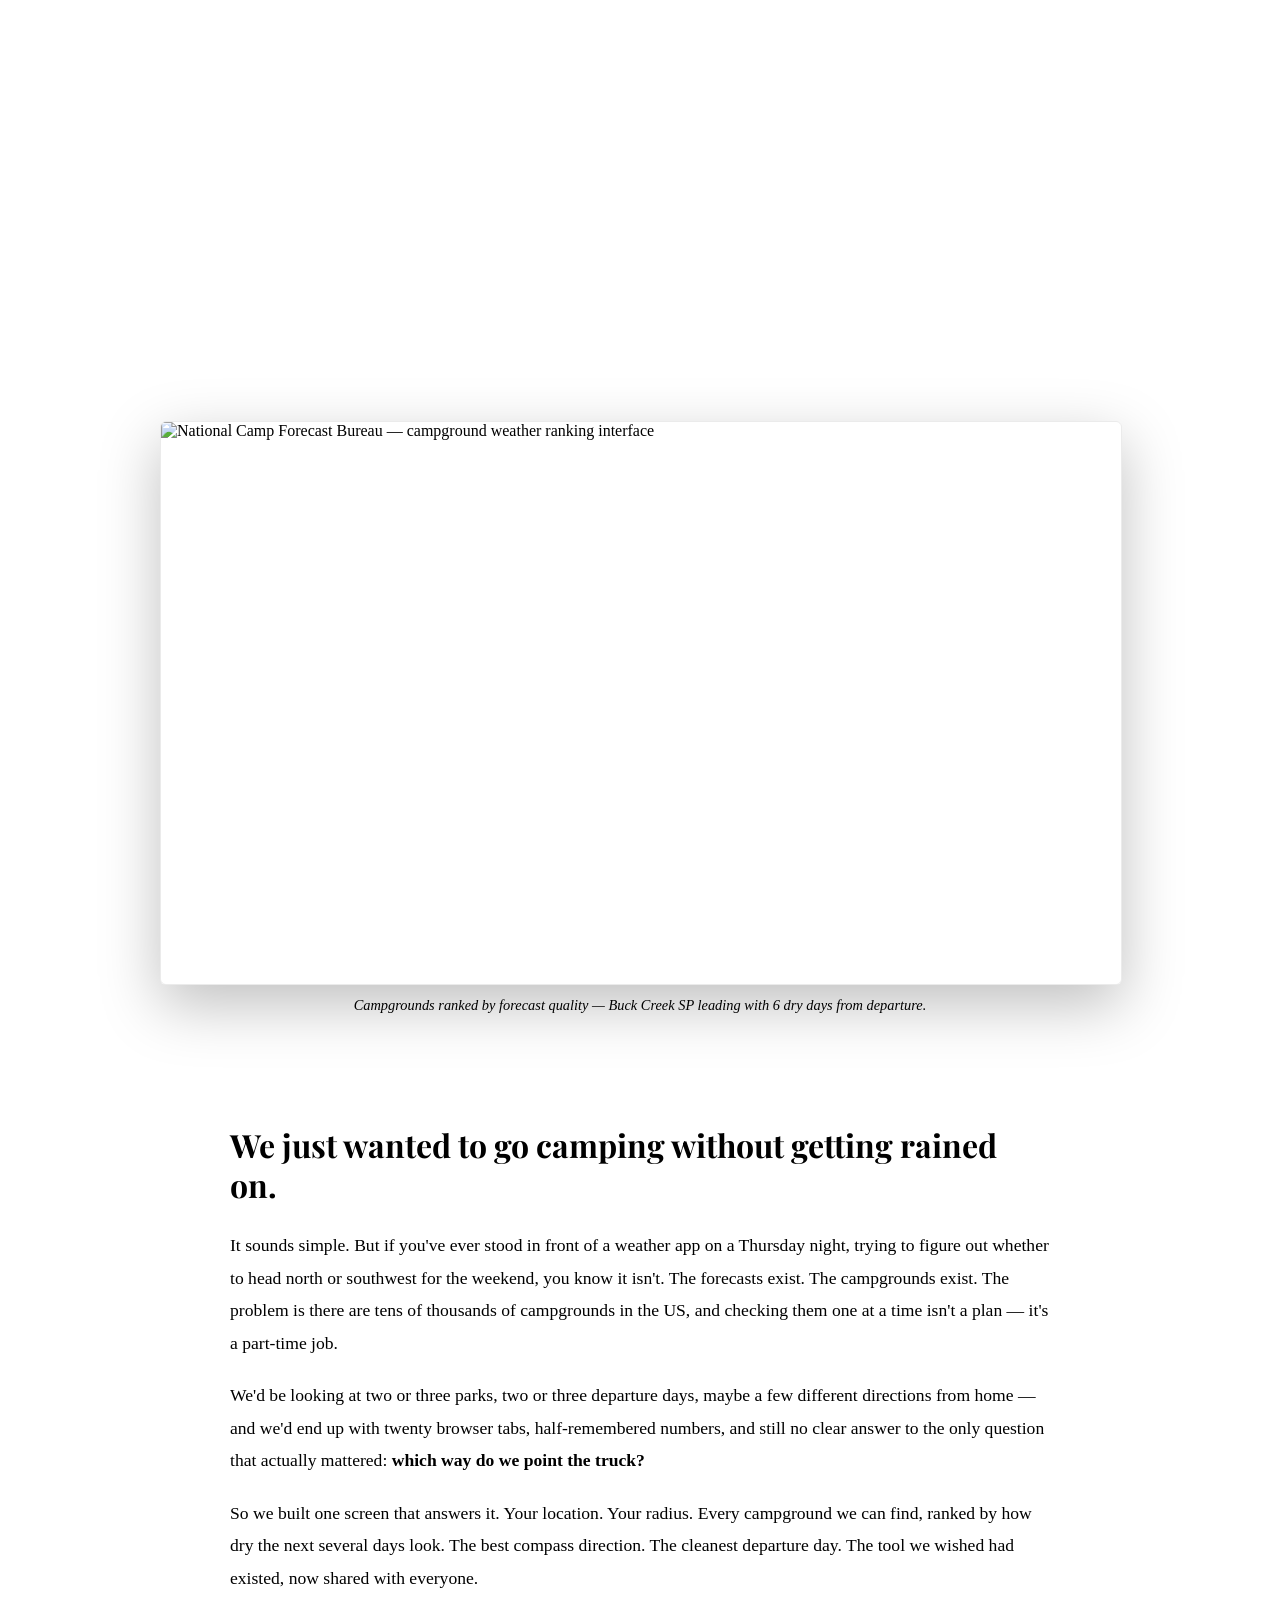
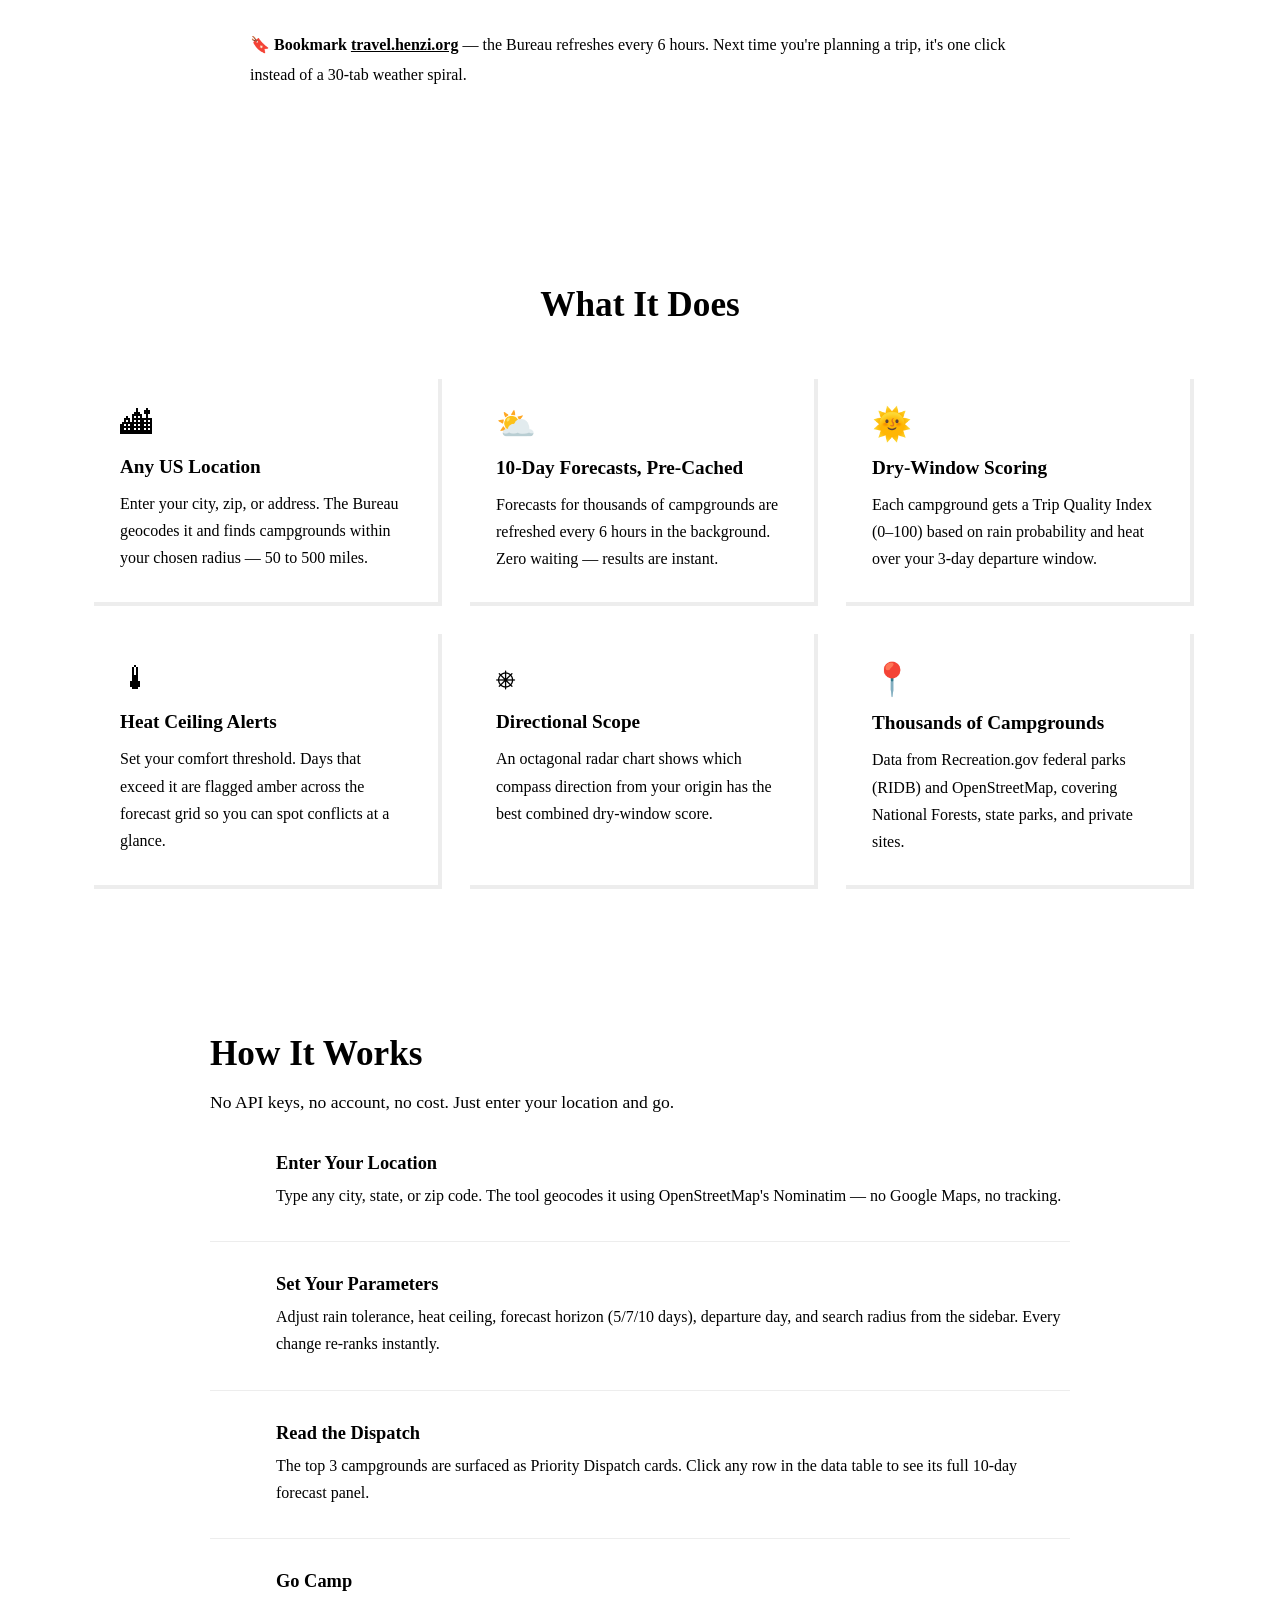
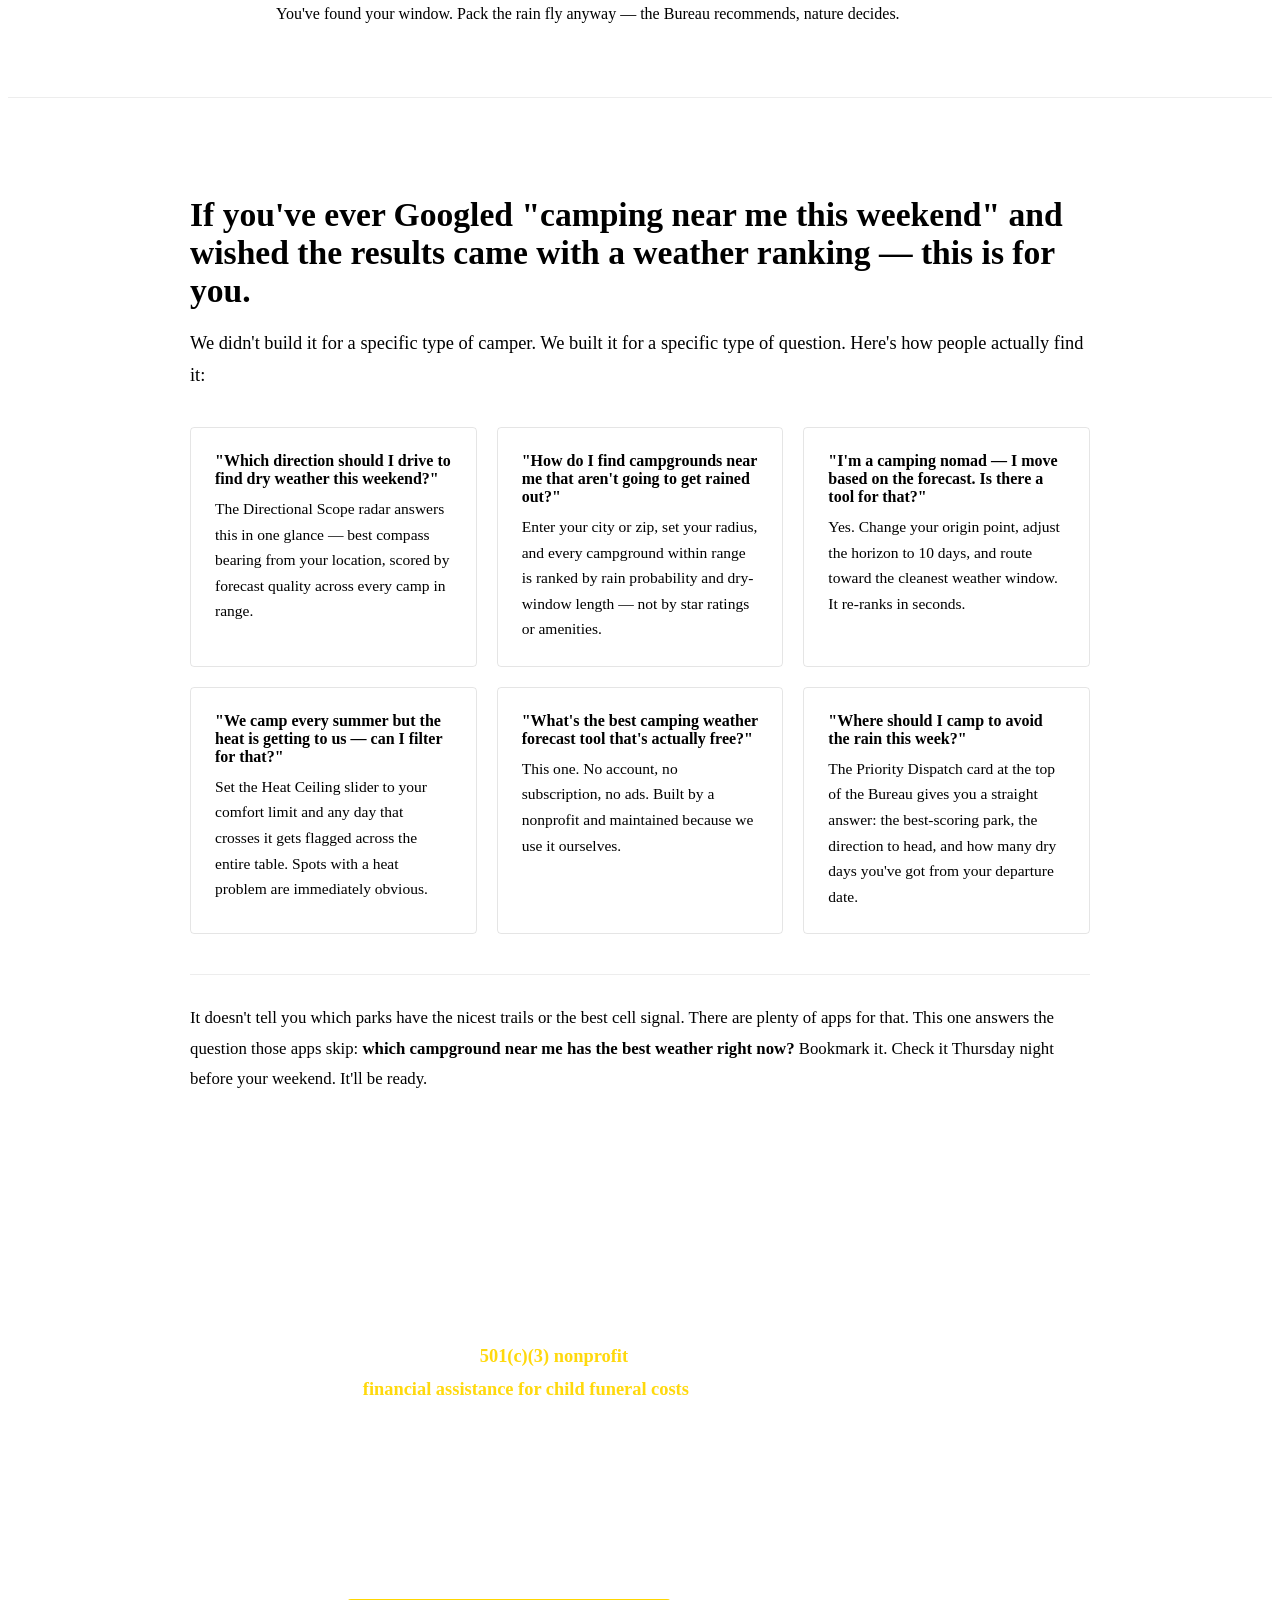
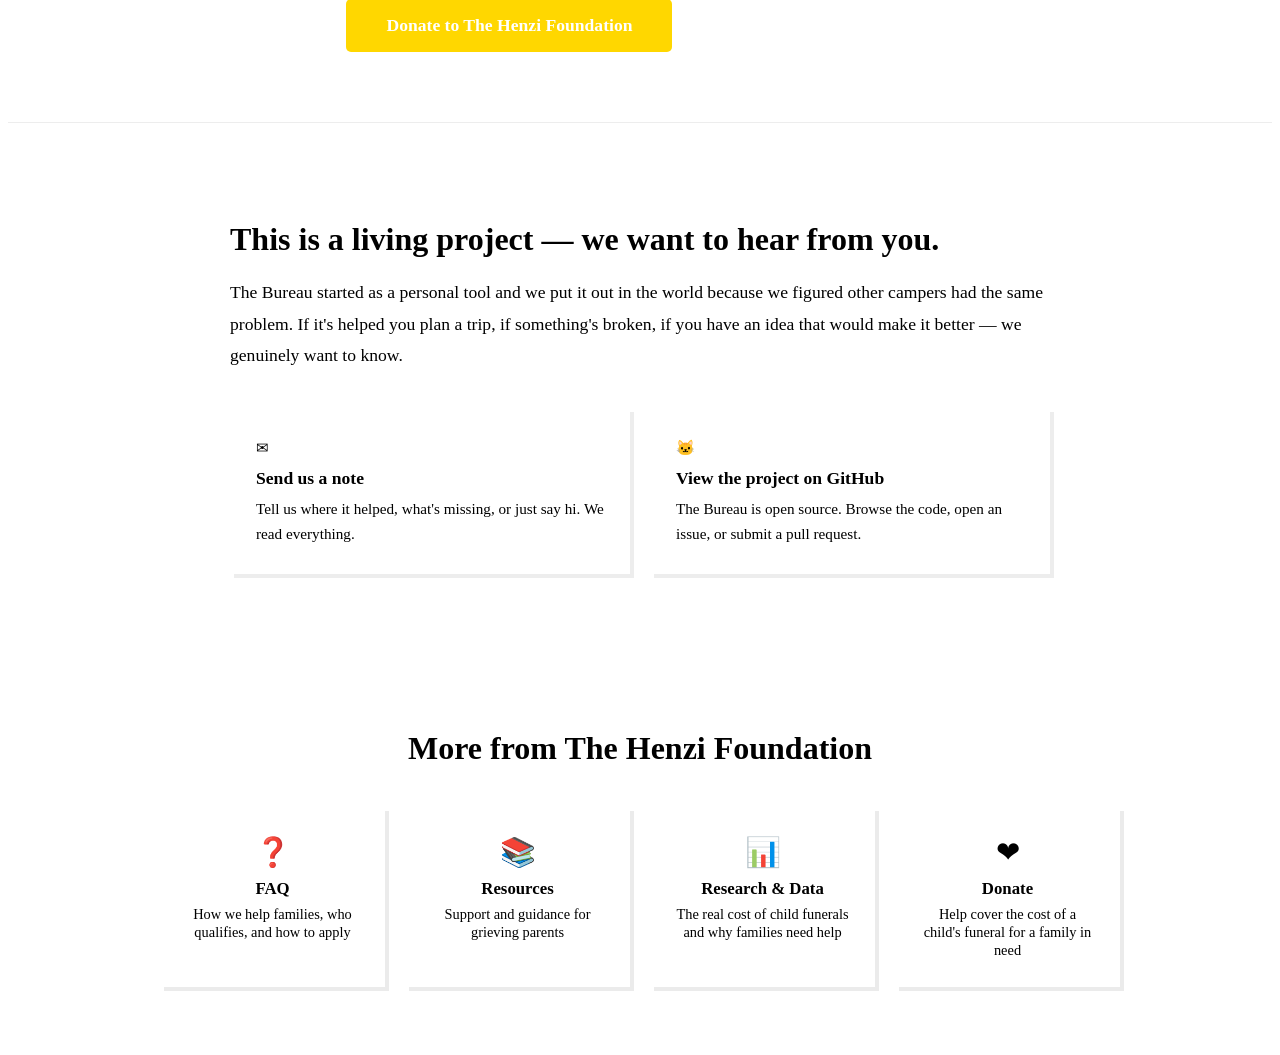
==== commit 4618967d: "backup" ====
--- a/deploy/camp-forecast.html
+++ b/deploy/camp-forecast.html
@@ -309,12 +309,155 @@
     .link-card strong { display: block; font-size: 1.05rem; margin-bottom: 6px; }
     .link-card span { font-size: 0.9rem; color: var(--warm-gray); }
 
+    /* origin story */
+    .story-section {
+      padding: 70px 20px 60px;
+      background: white;
+    }
+    .story-inner {
+      max-width: 820px;
+      margin: 0 auto;
+    }
+    .story-inner h2 {
+      font-family: 'Playfair Display', Georgia, serif;
+      font-size: 2rem;
+      color: var(--royal-blue);
+      margin-bottom: 24px;
+      line-height: 1.25;
+    }
+    .story-inner p {
+      font-size: 1.1rem;
+      line-height: 1.85;
+      color: var(--text-main);
+      margin-bottom: 20px;
+    }
+    .story-bookmark {
+      background: var(--brand-soft);
+      border-left: 4px solid var(--hunter-green);
+      padding: 16px 20px;
+      font-size: 1rem !important;
+      border-radius: 0 4px 4px 0;
+    }
+    .story-bookmark a { color: var(--royal-blue); font-weight: 700; }
+
+    /* who it's for */
+    .for-section {
+      padding: 70px 20px;
+      background: white;
+      border-top: 1px solid rgba(0,0,0,0.07);
+    }
+    .for-inner {
+      max-width: 900px;
+      margin: 0 auto;
+    }
+    .for-inner h2 {
+      color: var(--royal-blue);
+      font-size: 2.1rem;
+      margin-bottom: 12px;
+    }
+    .for-inner .for-lead {
+      font-size: 1.15rem;
+      color: var(--warm-gray);
+      margin-bottom: 36px;
+      line-height: 1.7;
+    }
+    .for-grid {
+      display: grid;
+      grid-template-columns: repeat(auto-fit, minmax(260px, 1fr));
+      gap: 20px;
+      margin-bottom: 40px;
+    }
+    .for-card {
+      border: 1.5px solid rgba(0,0,0,0.1);
+      padding: 24px;
+      border-radius: 4px;
+    }
+    .for-card .for-q {
+      font-weight: 700;
+      color: var(--royal-blue);
+      margin-bottom: 8px;
+      font-size: 1rem;
+    }
+    .for-card p {
+      margin: 0;
+      font-size: 0.97rem;
+      color: var(--warm-gray);
+      line-height: 1.65;
+    }
+    .for-closer {
+      font-size: 1.05rem;
+      line-height: 1.8;
+      color: var(--text-main);
+      border-top: 1px solid rgba(0,0,0,0.07);
+      padding-top: 28px;
+    }
+
+    /* community / feedback */
+    .community-section {
+      padding: 70px 20px;
+      background: var(--brand-soft);
+      border-top: 1px solid rgba(0,0,0,0.07);
+    }
+    .community-inner {
+      max-width: 820px;
+      margin: 0 auto;
+    }
+    .community-inner h2 {
+      color: var(--royal-blue);
+      font-size: 2rem;
+      margin-bottom: 16px;
+      line-height: 1.25;
+    }
+    .community-inner > p {
+      font-size: 1.1rem;
+      line-height: 1.8;
+      color: var(--text-main);
+      margin-bottom: 36px;
+    }
+    .community-cards {
+      display: grid;
+      grid-template-columns: 1fr 1fr;
+      gap: 20px;
+    }
+    .community-card {
+      display: flex;
+      flex-direction: column;
+      gap: 8px;
+      background: white;
+      border: 2px solid var(--royal-blue);
+      padding: 28px 26px;
+      text-decoration: none;
+      color: var(--royal-blue);
+      box-shadow: 4px 4px 0 rgba(0,0,0,0.07);
+      transition: transform 0.15s, box-shadow 0.15s;
+    }
+    .community-card:hover {
+      transform: translate(-2px, -2px);
+      box-shadow: 6px 6px 0 rgba(0,0,0,0.12);
+      color: var(--hunter-green);
+    }
+    .community-icon { font-size: 1.8rem; }
+    .community-card strong { font-size: 1.1rem; display: block; }
+    .community-card span { font-size: 0.95rem; color: var(--warm-gray); line-height: 1.6; }
+    @media (max-width: 600px) {
+      .community-cards { grid-template-columns: 1fr; }
+      .community-inner h2 { font-size: 1.6rem; }
+    }
+
+    /* mission bridge inner width */
+    .mission-bridge-inner {
+      max-width: 820px;
+      margin: 0 auto;
+    }
+
     @media (max-width: 768px) {
       .forecast-hero h1 { font-size: 2rem; }
       .forecast-hero .lead-text { font-size: 1.1rem; }
       .forecast-hero .btn-cta-secondary { margin-left: 0; margin-top: 12px; display: block; }
       .mission-bridge .btn-learn { margin-left: 0; margin-top: 12px; display: block; }
       .how-section { padding: 50px 20px; }
+      .story-inner h2 { font-size: 1.6rem; }
+      .for-inner h2 { font-size: 1.7rem; }
     }
   </style>
 </head>
@@ -353,6 +496,35 @@
     </p>
   </div>
 
+  <!-- ORIGIN STORY -->
+  <section class="story-section">
+    <div class="story-inner">
+      <h2>We just wanted to go camping without getting rained on.</h2>
+      <p>
+        It sounds simple. But if you've ever stood in front of a weather app on a Thursday night,
+        trying to figure out whether to head north or southwest for the weekend, you know it isn't.
+        The forecasts exist. The campgrounds exist. The problem is there are tens of thousands of
+        campgrounds in the US, and checking them one at a time isn't a plan — it's a part-time job.
+      </p>
+      <p>
+        We'd be looking at two or three parks, two or three departure days, maybe a few different
+        directions from home — and we'd end up with twenty browser tabs, half-remembered numbers,
+        and still no clear answer to the only question that actually mattered:
+        <strong>which way do we point the truck?</strong>
+      </p>
+      <p>
+        So we built one screen that answers it. Your location. Your radius. Every campground we
+        can find, ranked by how dry the next several days look. The best compass direction. The
+        cleanest departure day. The tool we wished had existed, now shared with everyone.
+      </p>
+      <p class="story-bookmark">
+        &#128278; <strong>Bookmark <a href="https://travel.henzi.org" target="_blank" rel="noopener">travel.henzi.org</a></strong>
+        — the Bureau refreshes every 6 hours. Next time you're planning a trip, it's one click
+        instead of a 30-tab weather spiral.
+      </p>
+    </div>
+  </section>
+
   <!-- FEATURE CARDS -->
   <section class="features-section">
     <h2>What It Does</h2>
@@ -426,9 +598,52 @@
     </div>
   </section>
 
+  <!-- WHO IT'S FOR -->
+  <section class="for-section">
+    <div class="for-inner">
+      <h2>If you've ever Googled "camping near me this weekend" and wished the results came with a weather ranking — this is for you.</h2>
+      <p class="for-lead">
+        We didn't build it for a specific type of camper. We built it for a specific type of question.
+        Here's how people actually find it:
+      </p>
+      <div class="for-grid">
+        <div class="for-card">
+          <div class="for-q">"Which direction should I drive to find dry weather this weekend?"</div>
+          <p>The Directional Scope radar answers this in one glance — best compass bearing from your location, scored by forecast quality across every camp in range.</p>
+        </div>
+        <div class="for-card">
+          <div class="for-q">"How do I find campgrounds near me that aren't going to get rained out?"</div>
+          <p>Enter your city or zip, set your radius, and every campground within range is ranked by rain probability and dry-window length — not by star ratings or amenities.</p>
+        </div>
+        <div class="for-card">
+          <div class="for-q">"I'm a camping nomad — I move based on the forecast. Is there a tool for that?"</div>
+          <p>Yes. Change your origin point, adjust the horizon to 10 days, and route toward the cleanest weather window. It re-ranks in seconds.</p>
+        </div>
+        <div class="for-card">
+          <div class="for-q">"We camp every summer but the heat is getting to us — can I filter for that?"</div>
+          <p>Set the Heat Ceiling slider to your comfort limit and any day that crosses it gets flagged across the entire table. Spots with a heat problem are immediately obvious.</p>
+        </div>
+        <div class="for-card">
+          <div class="for-q">"What's the best camping weather forecast tool that's actually free?"</div>
+          <p>This one. No account, no subscription, no ads. Built by a nonprofit and maintained because we use it ourselves.</p>
+        </div>
+        <div class="for-card">
+          <div class="for-q">"Where should I camp to avoid the rain this week?"</div>
+          <p>The Priority Dispatch card at the top of the Bureau gives you a straight answer: the best-scoring park, the direction to head, and how many dry days you've got from your departure date.</p>
+        </div>
+      </div>
+      <p class="for-closer">
+        It doesn't tell you which parks have the nicest trails or the best cell signal.
+        There are plenty of apps for that. This one answers the question those apps skip:
+        <strong>which campground near me has the best weather right now?</strong>
+        Bookmark it. Check it Thursday night before your weekend. It'll be ready.
+      </p>
+    </div>
+  </section>
+
   <!-- MISSION BRIDGE -->
   <section class="mission-bridge">
-    <div style="max-width: 820px; margin: 0 auto;">
+    <div class="mission-bridge-inner">
       <h2>A Community Service of The Henzi Foundation</h2>
       <p>
         The Henzi Foundation is a <strong>501(c)(3) nonprofit</strong> based in Cincinnati, Ohio.
@@ -447,6 +662,30 @@
         </a>
         <a href="https://henzi.org/mission.html" class="btn-learn">
           Learn About Our Mission
+        </a>
+      </div>
+    </div>
+  </section>
+
+  <!-- COMMUNITY / FEEDBACK -->
+  <section class="community-section">
+    <div class="community-inner">
+      <h2>This is a living project — we want to hear from you.</h2>
+      <p>
+        The Bureau started as a personal tool and we put it out in the world because we figured
+        other campers had the same problem. If it's helped you plan a trip, if something's
+        broken, if you have an idea that would make it better — we genuinely want to know.
+      </p>
+      <div class="community-cards">
+        <a href="https://henzi.org/contact.html" class="community-card">
+          <span class="community-icon">&#9993;</span>
+          <strong>Send us a note</strong>
+          <span>Tell us where it helped, what's missing, or just say hi. We read everything.</span>
+        </a>
+        <a href="https://github.com/JHenzi/traveler" target="_blank" rel="noopener noreferrer" class="community-card">
+          <span class="community-icon">&#128049;</span>
+          <strong>View the project on GitHub</strong>
+          <span>The Bureau is open source. Browse the code, open an issue, or submit a pull request.</span>
         </a>
       </div>
     </div>
